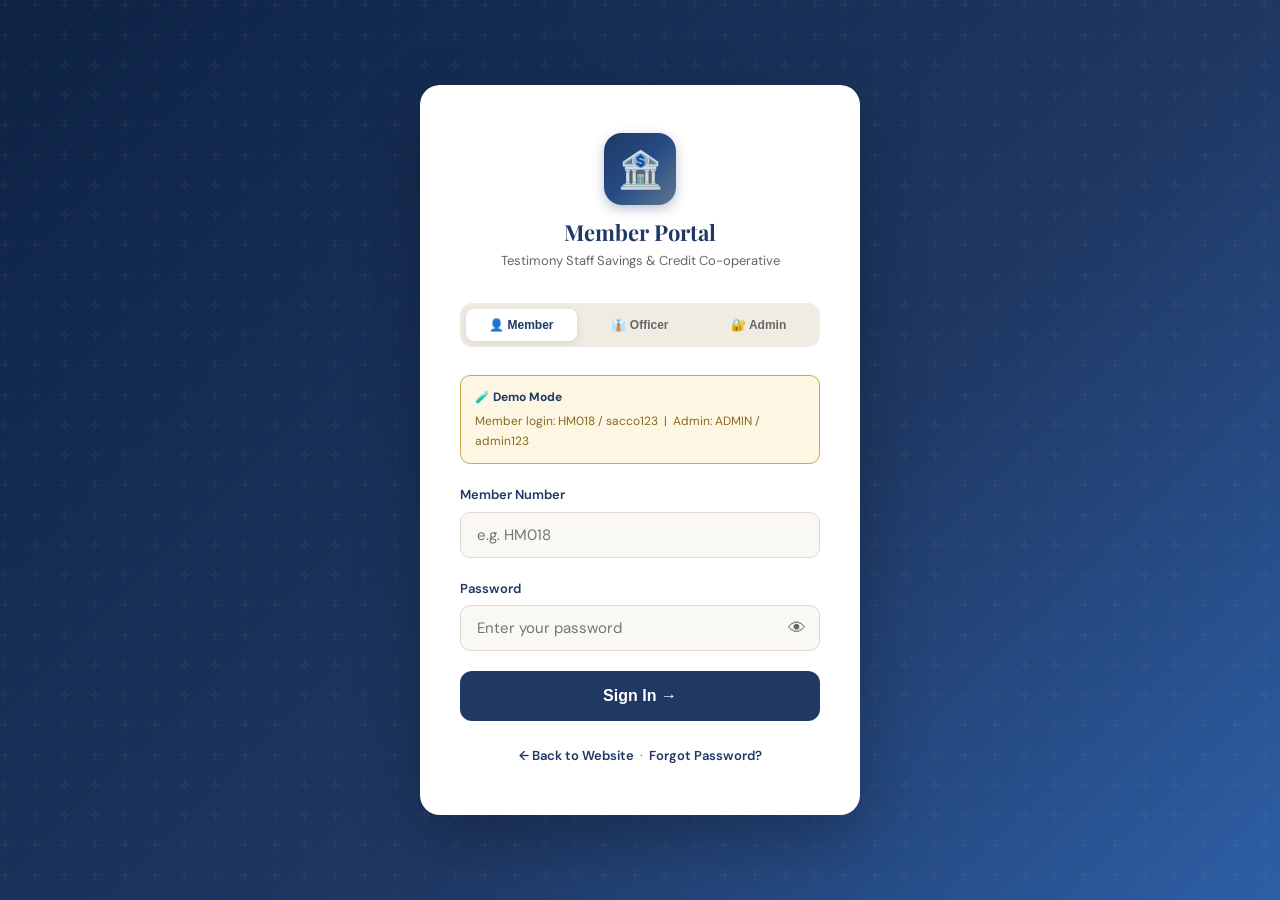
==== login.html @ f4c0c8a7 "Add files via upload" ====
<!DOCTYPE html>
<html lang="en">
<head>
<meta charset="UTF-8">
<meta name="viewport" content="width=device-width, initial-scale=1.0">
<title>Member Login | Testimony Sacco</title>
<link rel="stylesheet" href="assets/css/style.css">
<link rel="icon" href="data:image/svg+xml,<svg xmlns='http://www.w3.org/2000/svg' viewBox='0 0 100 100'><text y='.9em' font-size='90'>🏦</text></svg>">
<style>
.login-bg {
  min-height: 100vh;
  background: linear-gradient(135deg, var(--navy-dark) 0%, var(--navy) 60%, #2d5fa6 100%);
  display: flex; align-items: center; justify-content: center;
  padding: 24px; position: relative; overflow: hidden;
}
.login-bg::before {
  content: '';
  position: absolute; inset: 0;
  background: url("data:image/svg+xml,%3Csvg width='60' height='60' viewBox='0 0 60 60' xmlns='http://www.w3.org/2000/svg'%3E%3Cg fill='none'%3E%3Cg fill='%23C9A84C' fill-opacity='0.06'%3E%3Cpath d='M36 34v-4h-2v4h-4v2h4v4h2v-4h4v-2h-4zm0-30V0h-2v4h-4v2h4v4h2V6h4V4h-4zM6 34v-4H4v4H0v2h4v4h2v-4h4v-2H6zM6 4V0H4v4H0v2h4v4h2V6h4V4H6z'/%3E%3C/g%3E%3C/g%3E%3C/svg%3E");
}
.login-card {
  background: var(--white); border-radius: 20px;
  padding: 48px 40px; width: 100%; max-width: 440px;
  box-shadow: 0 24px 64px rgba(0,0,0,.25);
  position: relative;
}
.login-logo {
  text-align: center; margin-bottom: 32px;
}
.login-logo .logo-icon {
  width: 72px; height: 72px; font-size: 36px;
  margin: 0 auto 14px; border-radius: 18px;
}
.login-logo h1 {
  font-size: 22px; color: var(--navy); margin-bottom: 4px;
}
.login-logo p { font-size: 13px; color: var(--text-light); }
.role-tabs {
  display: grid; grid-template-columns: repeat(3, 1fr);
  gap: 8px; margin-bottom: 28px;
  background: var(--warm-gray); border-radius: 12px; padding: 6px;
}
.role-tab {
  padding: 9px 4px; border-radius: 8px; border: none;
  font-size: 12px; font-weight: 600; cursor: pointer;
  color: var(--text-light); background: none; transition: all .25s;
  text-align: center;
}
.role-tab.active { background: var(--white); color: var(--navy); box-shadow: 0 2px 8px rgba(0,0,0,.1); }
.show-pw {
  background: none; border: none; cursor: pointer;
  color: var(--text-light); font-size: 18px;
  position: absolute; right: 14px; top: 50%; transform: translateY(-50%);
}
.pw-wrap { position: relative; }
.demo-hint {
  background: var(--gold-pale); border: 1px solid var(--gold);
  border-radius: 10px; padding: 12px 14px; font-size: 12px;
  color: #8a6820; margin-bottom: 20px;
}
.demo-hint strong { display: block; margin-bottom: 4px; color: var(--navy); }
.back-link {
  text-align: center; margin-top: 24px;
  font-size: 13px; color: var(--text-light);
}
.back-link a { color: var(--navy); font-weight: 600; }
</style>
</head>
<body>

<div class="login-bg">
  <div class="login-card">

    <div class="login-logo">
      <div class="logo-icon">🏦</div>
      <h1>Member Portal</h1>
      <p>Testimony Staff Savings & Credit Co-operative</p>
    </div>

    <div class="role-tabs">
      <button class="role-tab active" onclick="setRole('member',this)">👤 Member</button>
      <button class="role-tab" onclick="setRole('officer',this)">👔 Officer</button>
      <button class="role-tab" onclick="setRole('admin',this)">🔐 Admin</button>
    </div>

    <div class="demo-hint" id="demoHint">
      <strong>🧪 Demo Mode</strong>
      Member login: HM018 / sacco123 &nbsp;|&nbsp; Admin: ADMIN / admin123
    </div>

    <form id="loginForm">
      <div class="form-group">
        <label for="memberNo" id="loginLabel">Member Number</label>
        <input type="text" id="memberNo" placeholder="e.g. HM018" autocomplete="username" required>
      </div>
      <div class="form-group">
        <label for="password">Password</label>
        <div class="pw-wrap">
          <input type="password" id="password" placeholder="Enter your password" autocomplete="current-password" required>
          <button type="button" class="show-pw" onclick="togglePw()">👁</button>
        </div>
      </div>
      <button type="submit" class="btn btn-navy" style="width:100%;justify-content:center;border-radius:12px;height:50px;font-size:16px">
        Sign In →
      </button>
    </form>

    <div class="back-link">
      <a href="index.html">← Back to Website</a>
      &nbsp;·&nbsp;
      <a href="contact.html">Forgot Password?</a>
    </div>

  </div>
</div>

<script src="assets/js/app.js"></script>
<script>
function setRole(role, btn) {
  document.querySelectorAll('.role-tab').forEach(b => b.classList.remove('active'));
  btn.classList.add('active');
  const label = document.getElementById('loginLabel');
  const hint  = document.getElementById('demoHint');
  if (role === 'admin') {
    label.textContent = 'Admin Username';
    document.getElementById('memberNo').placeholder = 'e.g. ADMIN';
    hint.innerHTML = '<strong>🔐 Admin Login</strong>Username: ADMIN &nbsp;|&nbsp; Password: admin123';
  } else if (role === 'officer') {
    label.textContent = 'Officer Code';
    document.getElementById('memberNo').placeholder = 'e.g. CHAIRMAN, TREASURER';
    hint.innerHTML = '<strong>👔 Officer Login</strong>Chairman: CHAIRMAN/chair123 &nbsp;|&nbsp; Treasurer: TREASURER/treas123';
  } else {
    label.textContent = 'Member Number';
    document.getElementById('memberNo').placeholder = 'e.g. HM018';
    hint.innerHTML = '<strong>🧪 Demo Mode</strong>Member login: HM018 / sacco123 &nbsp;|&nbsp; Admin: ADMIN / admin123';
  }
}

function togglePw() {
  const pw = document.getElementById('password');
  pw.type = pw.type === 'password' ? 'text' : 'password';
}
</script>
</body>
</html>
---- assets/css/style.css ----
/* ================================================================
   TESTIMONY SACCO — Main Stylesheet
   Warm Community Feel | Navy + Gold + Warm White
   ================================================================ */

@import url('https://fonts.googleapis.com/css2?family=Playfair+Display:wght@400;600;700&family=DM+Sans:wght@300;400;500;600&display=swap');

:root {
  --navy:      #1F3864;
  --navy-dark: #0d2244;
  --navy-mid:  #2d5fa6;
  --gold:      #C9A84C;
  --gold-light:#f0d080;
  --gold-pale: #fdf6e3;
  --white:     #ffffff;
  --warm-bg:   #faf8f4;
  --warm-gray: #f0ece4;
  --text:      #2c2c2c;
  --text-light:#666;
  --border:    #e0d8cc;
  --success:   #2e7d32;
  --danger:    #c62828;
  --radius:    12px;
  --shadow:    0 4px 24px rgba(31,56,100,.10);
  --shadow-lg: 0 12px 48px rgba(31,56,100,.18);
  --transition:0.3s ease;
}

*, *::before, *::after { box-sizing: border-box; margin: 0; padding: 0; }

html { scroll-behavior: smooth; }

body {
  font-family: 'DM Sans', sans-serif;
  background: var(--warm-bg);
  color: var(--text);
  line-height: 1.65;
  font-size: 16px;
}

h1,h2,h3,h4 {
  font-family: 'Playfair Display', serif;
  font-weight: 700;
  line-height: 1.2;
}

a { color: var(--navy); text-decoration: none; transition: color var(--transition); }
a:hover { color: var(--gold); }
img { max-width: 100%; display: block; }

/* ── LOGO ───────────────────────────────────────────────────── */
.logo-wrap {
  display: flex;
  align-items: center;
  gap: 12px;
  text-decoration: none;
}
.logo-icon {
  width: 52px; height: 52px;
  background: linear-gradient(135deg, var(--navy), var(--navy-mid));
  border-radius: 14px;
  display: flex; align-items: center; justify-content: center;
  font-size: 26px;
  box-shadow: 0 4px 12px rgba(31,56,100,.3);
  flex-shrink: 0;
  position: relative;
  overflow: hidden;
}
.logo-icon::after {
  content: '';
  position: absolute; inset: 0;
  background: linear-gradient(135deg, transparent 50%, rgba(201,168,76,.3));
}
.logo-text { display: flex; flex-direction: column; }
.logo-name {
  font-family: 'Playfair Display', serif;
  font-size: 16px; font-weight: 700;
  color: var(--navy);
  line-height: 1;
}
.logo-sub {
  font-size: 10px; color: var(--gold);
  font-weight: 600; letter-spacing: 1px;
  text-transform: uppercase; margin-top: 2px;
}

/* ── NAV ────────────────────────────────────────────────────── */
.nav {
  position: sticky; top: 0; z-index: 100;
  background: var(--white);
  box-shadow: 0 2px 16px rgba(31,56,100,.08);
  padding: 0 24px;
}
.nav-inner {
  max-width: 1200px; margin: 0 auto;
  display: flex; align-items: center; justify-content: space-between;
  height: 72px;
}
.nav-links {
  display: flex; align-items: center; gap: 6px;
  list-style: none;
}
.nav-links a {
  padding: 8px 14px; border-radius: 8px;
  font-size: 14px; font-weight: 500; color: var(--text);
  transition: all var(--transition);
}
.nav-links a:hover, .nav-links a.active {
  background: var(--gold-pale); color: var(--navy);
}
.nav-cta {
  background: var(--navy) !important; color: var(--white) !important;
  padding: 10px 20px !important; border-radius: 24px !important;
  font-weight: 600 !important;
}
.nav-cta:hover { background: var(--gold) !important; color: var(--navy) !important; }

.hamburger {
  display: none; flex-direction: column; gap: 5px;
  background: none; border: none; cursor: pointer; padding: 8px;
}
.hamburger span {
  width: 24px; height: 2px;
  background: var(--navy); border-radius: 2px;
  transition: all var(--transition);
}
.mobile-menu {
  display: none; position: fixed; inset: 0; z-index: 99;
  background: var(--white); flex-direction: column;
  align-items: center; justify-content: center; gap: 24px;
}
.mobile-menu.open { display: flex; }
.mobile-menu a {
  font-size: 22px; font-weight: 600;
  font-family: 'Playfair Display', serif;
  color: var(--navy);
}
.mobile-close {
  position: absolute; top: 20px; right: 24px;
  font-size: 32px; background: none; border: none;
  cursor: pointer; color: var(--navy);
}

/* ── HERO ───────────────────────────────────────────────────── */
.hero {
  background: linear-gradient(135deg, var(--navy-dark) 0%, var(--navy) 60%, #2d5fa6 100%);
  position: relative; overflow: hidden;
  padding: 100px 24px 80px;
  text-align: center; color: var(--white);
}
.hero::before {
  content: '';
  position: absolute; inset: 0;
  background: url("data:image/svg+xml,%3Csvg width='60' height='60' viewBox='0 0 60 60' xmlns='http://www.w3.org/2000/svg'%3E%3Cg fill='none' fill-rule='evenodd'%3E%3Cg fill='%23C9A84C' fill-opacity='0.06'%3E%3Cpath d='M36 34v-4h-2v4h-4v2h4v4h2v-4h4v-2h-4zm0-30V0h-2v4h-4v2h4v4h2V6h4V4h-4zM6 34v-4H4v4H0v2h4v4h2v-4h4v-2H6zM6 4V0H4v4H0v2h4v4h2V6h4V4H6z'/%3E%3C/g%3E%3C/g%3E%3C/svg%3E");
}
.hero::after {
  content: ''; position: absolute; bottom: -2px; left: 0; right: 0;
  height: 60px;
  background: var(--warm-bg);
  clip-path: ellipse(55% 100% at 50% 100%);
}
.hero-inner { max-width: 800px; margin: 0 auto; position: relative; }
.hero-badge {
  display: inline-block;
  background: rgba(201,168,76,.2); border: 1px solid rgba(201,168,76,.4);
  color: var(--gold-light); font-size: 12px; font-weight: 600;
  letter-spacing: 2px; text-transform: uppercase;
  padding: 6px 18px; border-radius: 20px; margin-bottom: 24px;
}
.hero h1 {
  font-size: clamp(32px, 6vw, 60px);
  margin-bottom: 20px; color: var(--white);
}
.hero h1 span { color: var(--gold-light); }
.hero p {
  font-size: clamp(16px, 2vw, 20px);
  color: rgba(255,255,255,.8); max-width: 600px; margin: 0 auto 36px;
}
.hero-btns { display: flex; gap: 14px; justify-content: center; flex-wrap: wrap; }
.btn {
  display: inline-flex; align-items: center; gap: 8px;
  padding: 14px 28px; border-radius: 50px;
  font-size: 15px; font-weight: 600; cursor: pointer;
  border: none; transition: all var(--transition);
  text-decoration: none;
}
.btn-primary { background: var(--gold); color: var(--navy); }
.btn-primary:hover { background: var(--gold-light); transform: translateY(-2px); box-shadow: 0 8px 24px rgba(201,168,76,.4); color: var(--navy); }
.btn-outline { background: transparent; color: var(--white); border: 2px solid rgba(255,255,255,.5); }
.btn-outline:hover { border-color: var(--white); background: rgba(255,255,255,.1); color: var(--white); }
.btn-navy { background: var(--navy); color: var(--white); }
.btn-navy:hover { background: var(--navy-dark); transform: translateY(-2px); color: var(--white); }

/* ── STATS BAR ───────────────────────────────────────────────── */
.stats-bar {
  background: var(--white); box-shadow: var(--shadow);
  padding: 32px 24px; margin-bottom: 0;
}
.stats-inner {
  max-width: 1000px; margin: 0 auto;
  display: grid; grid-template-columns: repeat(auto-fit, minmax(160px, 1fr));
  gap: 24px; text-align: center;
}
.stat-item { padding: 8px; }
.stat-num {
  font-family: 'Playfair Display', serif;
  font-size: 36px; font-weight: 700; color: var(--navy);
  line-height: 1;
}
.stat-num span { color: var(--gold); }
.stat-label { font-size: 13px; color: var(--text-light); margin-top: 6px; font-weight: 500; }

/* ── SECTION ─────────────────────────────────────────────────── */
.section { padding: 80px 24px; }
.section-inner { max-width: 1200px; margin: 0 auto; }
.section-alt { background: var(--warm-gray); }
.section-navy { background: var(--navy); color: var(--white); }

.section-label {
  font-size: 11px; font-weight: 700; letter-spacing: 3px;
  text-transform: uppercase; color: var(--gold); margin-bottom: 12px;
}
.section-title {
  font-size: clamp(28px, 4vw, 42px); color: var(--navy); margin-bottom: 16px;
}
.section-navy .section-title { color: var(--white); }
.section-sub {
  font-size: 17px; color: var(--text-light); max-width: 600px; margin-bottom: 48px;
}
.section-navy .section-sub { color: rgba(255,255,255,.75); }
.center { text-align: center; }
.center .section-sub { margin-left: auto; margin-right: auto; }

/* ── CARDS ───────────────────────────────────────────────────── */
.cards { display: grid; grid-template-columns: repeat(auto-fit, minmax(280px, 1fr)); gap: 24px; }
.card {
  background: var(--white); border-radius: var(--radius);
  padding: 32px; box-shadow: var(--shadow);
  border: 1px solid var(--border);
  transition: all var(--transition);
  position: relative; overflow: hidden;
}
.card::before {
  content: ''; position: absolute; top: 0; left: 0; right: 0;
  height: 4px; background: var(--gold);
}
.card:hover { transform: translateY(-6px); box-shadow: var(--shadow-lg); }
.card-icon {
  width: 56px; height: 56px; border-radius: 14px;
  background: var(--gold-pale);
  display: flex; align-items: center; justify-content: center;
  font-size: 26px; margin-bottom: 20px;
}
.card h3 { font-size: 20px; color: var(--navy); margin-bottom: 10px; }
.card p { font-size: 14px; color: var(--text-light); line-height: 1.7; }
.card-rate {
  margin-top: 18px; padding-top: 18px; border-top: 1px solid var(--border);
  font-size: 13px; color: var(--text-light);
}
.card-rate strong { color: var(--navy); font-size: 22px; font-family: 'Playfair Display', serif; }

/* ── WHY US ──────────────────────────────────────────────────── */
.why-grid {
  display: grid; grid-template-columns: 1fr 1fr;
  gap: 48px; align-items: center;
}
.why-list { display: flex; flex-direction: column; gap: 24px; margin-top: 32px; }
.why-item { display: flex; gap: 16px; align-items: flex-start; }
.why-check {
  width: 36px; height: 36px; border-radius: 50%;
  background: var(--gold-pale); color: var(--gold);
  display: flex; align-items: center; justify-content: center;
  font-size: 16px; flex-shrink: 0; margin-top: 2px;
}
.why-item h4 { font-size: 16px; color: var(--navy); margin-bottom: 4px; }
.why-item p { font-size: 14px; color: var(--text-light); }
.why-img {
  background: linear-gradient(135deg, var(--navy), var(--navy-mid));
  border-radius: 20px; padding: 48px 32px;
  text-align: center; color: var(--white);
  box-shadow: var(--shadow-lg);
}
.why-img-num {
  font-family: 'Playfair Display', serif;
  font-size: 72px; font-weight: 700; color: var(--gold); line-height: 1;
}
.why-img p { color: rgba(255,255,255,.8); font-size: 15px; margin-top: 8px; }
.why-img-badges { display: flex; flex-direction: column; gap: 12px; margin-top: 32px; }
.why-badge {
  background: rgba(255,255,255,.1); border: 1px solid rgba(255,255,255,.2);
  border-radius: 10px; padding: 12px 16px;
  display: flex; align-items: center; gap: 10px;
  font-size: 13px; font-weight: 500; color: var(--white);
}

/* ── NEWS ────────────────────────────────────────────────────── */
.news-grid { display: grid; grid-template-columns: repeat(auto-fit, minmax(300px, 1fr)); gap: 24px; }
.news-card {
  background: var(--white); border-radius: var(--radius);
  overflow: hidden; box-shadow: var(--shadow);
  border: 1px solid var(--border); transition: all var(--transition);
}
.news-card:hover { transform: translateY(-4px); box-shadow: var(--shadow-lg); }
.news-img {
  height: 180px;
  background: linear-gradient(135deg, var(--navy), var(--navy-mid));
  display: flex; align-items: center; justify-content: center;
  font-size: 48px;
}
.news-body { padding: 24px; }
.news-date { font-size: 12px; color: var(--gold); font-weight: 600; margin-bottom: 8px; }
.news-body h3 { font-size: 18px; color: var(--navy); margin-bottom: 10px; line-height: 1.3; }
.news-body p { font-size: 14px; color: var(--text-light); }
.news-tag {
  display: inline-block; background: var(--gold-pale);
  color: var(--gold); font-size: 11px; font-weight: 700;
  letter-spacing: 1px; text-transform: uppercase;
  padding: 3px 10px; border-radius: 20px; margin-bottom: 10px;
}

/* ── TESTIMONIALS ────────────────────────────────────────────── */
.testi-grid { display: grid; grid-template-columns: repeat(auto-fit, minmax(260px, 1fr)); gap: 20px; }
.testi-card {
  background: rgba(255,255,255,.08); border: 1px solid rgba(255,255,255,.15);
  border-radius: var(--radius); padding: 28px;
}
.testi-text { font-size: 15px; color: rgba(255,255,255,.9); font-style: italic; margin-bottom: 20px; line-height: 1.8; }
.testi-author { display: flex; align-items: center; gap: 12px; }
.testi-avatar {
  width: 44px; height: 44px; border-radius: 50%;
  background: var(--gold); display: flex; align-items: center;
  justify-content: center; font-size: 18px; font-weight: 700;
  color: var(--navy); font-family: 'Playfair Display', serif;
  flex-shrink: 0;
}
.testi-name { font-size: 14px; font-weight: 600; color: var(--white); }
.testi-role { font-size: 12px; color: rgba(255,255,255,.6); }
.stars { color: var(--gold); font-size: 13px; margin-bottom: 12px; }

/* ── CTA BAND ────────────────────────────────────────────────── */
.cta-band {
  background: linear-gradient(135deg, var(--gold), #a8872e);
  padding: 60px 24px; text-align: center;
}
.cta-band h2 { font-size: clamp(26px, 4vw, 40px); color: var(--navy); margin-bottom: 12px; }
.cta-band p { font-size: 17px; color: rgba(31,56,100,.75); margin-bottom: 32px; }

/* ── FOOTER ──────────────────────────────────────────────────── */
footer {
  background: var(--navy-dark); color: var(--white); padding: 60px 24px 24px;
}
.footer-inner {
  max-width: 1200px; margin: 0 auto;
  display: grid; grid-template-columns: 2fr 1fr 1fr 1fr; gap: 40px;
}
.footer-brand .logo-name { color: var(--white); }
.footer-brand p { font-size: 14px; color: rgba(255,255,255,.6); margin-top: 14px; line-height: 1.7; }
.footer-col h4 {
  font-size: 13px; font-weight: 700; letter-spacing: 2px;
  text-transform: uppercase; color: var(--gold); margin-bottom: 16px;
}
.footer-col ul { list-style: none; display: flex; flex-direction: column; gap: 10px; }
.footer-col ul a { font-size: 14px; color: rgba(255,255,255,.7); }
.footer-col ul a:hover { color: var(--gold); }
.footer-contact { font-size: 14px; color: rgba(255,255,255,.7); display: flex; flex-direction: column; gap: 10px; }
.footer-contact span { display: flex; align-items: center; gap: 8px; }
.footer-bottom {
  max-width: 1200px; margin: 40px auto 0;
  padding-top: 20px; border-top: 1px solid rgba(255,255,255,.1);
  display: flex; justify-content: space-between; align-items: center;
  font-size: 13px; color: rgba(255,255,255,.5);
}
.footer-reg { font-size: 11px; color: var(--gold); letter-spacing: 1px; margin-top: 6px; }

/* ── WHATSAPP FLOAT ──────────────────────────────────────────── */
.whatsapp-float {
  position: fixed; bottom: 24px; right: 24px; z-index: 999;
  width: 56px; height: 56px; border-radius: 50%;
  background: #25D366; color: var(--white);
  display: flex; align-items: center; justify-content: center;
  font-size: 26px; box-shadow: 0 4px 20px rgba(37,211,102,.5);
  text-decoration: none; transition: all var(--transition);
  animation: pulse-wa 2s infinite;
}
.whatsapp-float:hover { transform: scale(1.1); color: var(--white); }
@keyframes pulse-wa {
  0%,100%{ box-shadow: 0 4px 20px rgba(37,211,102,.5); }
  50%{ box-shadow: 0 4px 32px rgba(37,211,102,.8); }
}

/* ── PAGE HERO ───────────────────────────────────────────────── */
.page-hero {
  background: linear-gradient(135deg, var(--navy-dark), var(--navy));
  padding: 60px 24px; text-align: center; color: var(--white);
}
.page-hero h1 { font-size: clamp(28px, 5vw, 48px); color: var(--white); margin-bottom: 12px; }
.page-hero p { font-size: 17px; color: rgba(255,255,255,.75); }
.breadcrumb { font-size: 13px; color: rgba(255,255,255,.5); margin-bottom: 16px; }
.breadcrumb a { color: var(--gold); }

/* ── FORMS ───────────────────────────────────────────────────── */
.form-wrap {
  background: var(--white); border-radius: var(--radius);
  padding: 40px; box-shadow: var(--shadow);
  border: 1px solid var(--border);
  max-width: 560px; margin: 0 auto;
}
.form-wrap h2 { font-size: 24px; color: var(--navy); margin-bottom: 6px; }
.form-wrap p { font-size: 14px; color: var(--text-light); margin-bottom: 28px; }
.form-group { margin-bottom: 20px; }
.form-group label {
  display: block; font-size: 13px; font-weight: 600;
  color: var(--navy); margin-bottom: 6px;
}
.form-group input, .form-group select, .form-group textarea {
  width: 100%; padding: 12px 16px;
  border: 1.5px solid var(--border); border-radius: 10px;
  font-size: 15px; font-family: 'DM Sans', sans-serif;
  background: var(--warm-bg); color: var(--text);
  transition: border-color var(--transition);
  outline: none;
}
.form-group input:focus, .form-group select:focus, .form-group textarea:focus {
  border-color: var(--navy); background: var(--white);
}
.form-row { display: grid; grid-template-columns: 1fr 1fr; gap: 16px; }
.form-error { font-size: 12px; color: var(--danger); margin-top: 4px; }
.form-hint { font-size: 12px; color: var(--text-light); margin-top: 4px; }

/* ── CONTACT ─────────────────────────────────────────────────── */
.contact-grid { display: grid; grid-template-columns: 1fr 1.2fr; gap: 48px; align-items: start; }
.contact-info { display: flex; flex-direction: column; gap: 24px; }
.contact-card {
  background: var(--white); border-radius: var(--radius);
  padding: 24px; box-shadow: var(--shadow); border: 1px solid var(--border);
  display: flex; gap: 16px; align-items: flex-start;
}
.contact-icon {
  width: 48px; height: 48px; border-radius: 12px;
  background: var(--gold-pale); color: var(--gold);
  display: flex; align-items: center; justify-content: center;
  font-size: 22px; flex-shrink: 0;
}
.contact-card h4 { font-size: 15px; color: var(--navy); margin-bottom: 4px; }
.contact-card p { font-size: 14px; color: var(--text-light); }

/* ── MAP ─────────────────────────────────────────────────────── */
.map-frame {
  border-radius: var(--radius); overflow: hidden;
  box-shadow: var(--shadow); height: 380px;
  background: var(--warm-gray);
  display: flex; align-items: center; justify-content: center;
}
.map-placeholder {
  text-align: center; color: var(--text-light);
  padding: 40px;
}

/* ── ABOUT ───────────────────────────────────────────────────── */
.values-grid { display: grid; grid-template-columns: repeat(auto-fit, minmax(200px, 1fr)); gap: 20px; }
.value-card {
  background: var(--white); border-radius: var(--radius);
  padding: 28px 20px; text-align: center;
  box-shadow: var(--shadow); border: 1px solid var(--border);
}
.value-icon { font-size: 36px; margin-bottom: 14px; }
.value-card h3 { font-size: 16px; color: var(--navy); margin-bottom: 8px; }
.value-card p { font-size: 13px; color: var(--text-light); }
.board-grid { display: grid; grid-template-columns: repeat(auto-fit, minmax(200px, 1fr)); gap: 24px; }
.board-card {
  background: var(--white); border-radius: var(--radius);
  padding: 28px 20px; text-align: center;
  box-shadow: var(--shadow); border: 1px solid var(--border);
}
.board-avatar {
  width: 72px; height: 72px; border-radius: 50%;
  background: linear-gradient(135deg, var(--navy), var(--navy-mid));
  display: flex; align-items: center; justify-content: center;
  font-size: 28px; font-weight: 700; color: var(--gold);
  font-family: 'Playfair Display', serif;
  margin: 0 auto 16px;
}
.board-card h3 { font-size: 16px; color: var(--navy); margin-bottom: 4px; }
.board-card p { font-size: 13px; color: var(--text-light); }
.board-role { font-size: 12px; font-weight: 700; color: var(--gold); letter-spacing: 1px; text-transform: uppercase; margin-bottom: 6px; }

/* ── SERVICES ────────────────────────────────────────────────── */
.service-big {
  display: grid; grid-template-columns: 1fr 1fr; gap: 32px;
  align-items: center; margin-bottom: 48px; padding-bottom: 48px;
  border-bottom: 1px solid var(--border);
}
.service-big:last-child { border-bottom: none; margin-bottom: 0; }
.service-big:nth-child(even) { direction: rtl; }
.service-big:nth-child(even) > * { direction: ltr; }
.service-img {
  border-radius: 20px; overflow: hidden; height: 280px;
  display: flex; align-items: center; justify-content: center;
  font-size: 64px;
}
.service-img.blue { background: linear-gradient(135deg, #e3f0ff, #b8d4ff); }
.service-img.orange { background: linear-gradient(135deg, #fff3e0, #ffd699); }
.service-img.purple { background: linear-gradient(135deg, #f3e5f5, #d8b4f0); }
.service-img.green { background: linear-gradient(135deg, #e8f5e9, #a8d8a8); }
.service-img.gold { background: linear-gradient(135deg, var(--gold-pale), #f0d080); }
.service-content h2 { font-size: 28px; color: var(--navy); margin-bottom: 14px; }
.service-content p { font-size: 15px; color: var(--text-light); line-height: 1.75; margin-bottom: 20px; }
.service-bullets { list-style: none; display: flex; flex-direction: column; gap: 10px; }
.service-bullets li { display: flex; align-items: center; gap: 10px; font-size: 14px; color: var(--text); }
.service-bullets li::before { content: '✓'; color: var(--gold); font-weight: 700; }

/* ── NEWS PAGE ───────────────────────────────────────────────── */
.news-filter { display: flex; gap: 10px; flex-wrap: wrap; margin-bottom: 32px; }
.filter-btn {
  padding: 8px 18px; border-radius: 24px;
  border: 1.5px solid var(--border); background: var(--white);
  font-size: 13px; font-weight: 600; cursor: pointer;
  color: var(--text-light); transition: all var(--transition);
}
.filter-btn.active, .filter-btn:hover {
  background: var(--navy); color: var(--white); border-color: var(--navy);
}

/* ── LOGIN / MEMBER PORTAL ───────────────────────────────────── */
.portal-wrap {
  min-height: calc(100vh - 72px);
  display: flex; align-items: center; justify-content: center;
  padding: 40px 24px;
  background: linear-gradient(135deg, var(--warm-gray), var(--warm-bg));
}
.dashboard {
  max-width: 1100px; margin: 0 auto; padding: 40px 24px;
}
.dash-header {
  background: linear-gradient(135deg, var(--navy), var(--navy-mid));
  border-radius: 20px; padding: 32px; color: var(--white);
  margin-bottom: 28px; display: flex; justify-content: space-between; align-items: center;
}
.dash-cards { display: grid; grid-template-columns: repeat(auto-fit, minmax(200px, 1fr)); gap: 20px; margin-bottom: 28px; }
.dash-card {
  background: var(--white); border-radius: var(--radius);
  padding: 24px; box-shadow: var(--shadow); border: 1px solid var(--border);
  text-align: center;
}
.dash-card-val {
  font-family: 'Playfair Display', serif;
  font-size: 28px; font-weight: 700; color: var(--navy); margin: 8px 0;
}
.dash-card-lbl { font-size: 12px; color: var(--text-light); font-weight: 600; text-transform: uppercase; letter-spacing: 1px; }
.dash-card-ico { font-size: 28px; }
.dash-section {
  background: var(--white); border-radius: var(--radius);
  padding: 28px; box-shadow: var(--shadow); border: 1px solid var(--border);
  margin-bottom: 20px;
}
.dash-section h3 { font-size: 18px; color: var(--navy); margin-bottom: 16px; padding-bottom: 12px; border-bottom: 1px solid var(--border); }
.data-table { width: 100%; border-collapse: collapse; font-size: 14px; }
.data-table th { background: var(--warm-gray); color: var(--navy); font-weight: 600; padding: 10px 14px; text-align: left; font-size: 12px; text-transform: uppercase; letter-spacing: 1px; }
.data-table td { padding: 12px 14px; border-bottom: 1px solid var(--border); color: var(--text); }
.data-table tr:last-child td { border-bottom: none; }
.badge { display: inline-block; padding: 3px 10px; border-radius: 20px; font-size: 11px; font-weight: 700; text-transform: uppercase; letter-spacing: 1px; }
.badge-green { background: #e8f5e9; color: var(--success); }
.badge-red { background: #ffebee; color: var(--danger); }
.badge-gold { background: var(--gold-pale); color: #8a6820; }
.badge-blue { background: #e3f2fd; color: #1565c0; }

/* ── ADMIN PANEL ─────────────────────────────────────────────── */
.admin-layout { display: grid; grid-template-columns: 240px 1fr; min-height: calc(100vh - 72px); }
.admin-sidebar {
  background: var(--navy-dark); padding: 28px 16px;
  display: flex; flex-direction: column; gap: 4px;
}
.admin-sidebar h3 {
  font-size: 11px; font-weight: 700; letter-spacing: 2px;
  text-transform: uppercase; color: rgba(255,255,255,.4);
  padding: 16px 12px 8px; margin-top: 8px;
}
.admin-nav-link {
  display: flex; align-items: center; gap: 10px;
  padding: 11px 14px; border-radius: 10px;
  font-size: 14px; font-weight: 500; color: rgba(255,255,255,.7);
  cursor: pointer; transition: all var(--transition);
  border: none; background: none; width: 100%; text-align: left;
}
.admin-nav-link:hover, .admin-nav-link.active {
  background: rgba(255,255,255,.1); color: var(--white);
}
.admin-nav-link .ico { font-size: 18px; }
.admin-main { padding: 32px; background: var(--warm-bg); overflow-y: auto; }
.admin-topbar {
  display: flex; justify-content: space-between; align-items: center;
  margin-bottom: 28px;
}
.admin-topbar h2 { font-size: 24px; color: var(--navy); }
.admin-cards { display: grid; grid-template-columns: repeat(auto-fit, minmax(180px, 1fr)); gap: 16px; margin-bottom: 28px; }
.admin-card {
  background: var(--white); border-radius: var(--radius);
  padding: 20px; box-shadow: var(--shadow); border: 1px solid var(--border);
  display: flex; align-items: center; gap: 14px;
}
.admin-card-ico {
  width: 44px; height: 44px; border-radius: 10px;
  display: flex; align-items: center; justify-content: center; font-size: 20px;
}
.admin-card-ico.navy { background: #e8eef8; }
.admin-card-ico.gold { background: var(--gold-pale); }
.admin-card-ico.green { background: #e8f5e9; }
.admin-card-val { font-size: 24px; font-weight: 700; color: var(--navy); line-height: 1; }
.admin-card-lbl { font-size: 12px; color: var(--text-light); }
.admin-section {
  background: var(--white); border-radius: var(--radius);
  padding: 28px; box-shadow: var(--shadow); border: 1px solid var(--border);
  margin-bottom: 20px;
}
.admin-section-hdr {
  display: flex; justify-content: space-between; align-items: center;
  margin-bottom: 20px; padding-bottom: 16px; border-bottom: 1px solid var(--border);
}
.admin-section-hdr h3 { font-size: 17px; color: var(--navy); }

/* ── ALERT / TOAST ───────────────────────────────────────────── */
.alert {
  padding: 14px 18px; border-radius: 10px; font-size: 14px;
  margin-bottom: 16px; display: flex; align-items: center; gap: 10px;
}
.alert-success { background: #e8f5e9; color: var(--success); border: 1px solid #a5d6a7; }
.alert-error { background: #ffebee; color: var(--danger); border: 1px solid #ef9a9a; }
.alert-info { background: #e3f2fd; color: #1565c0; border: 1px solid #90caf9; }

/* ── LOADER ──────────────────────────────────────────────────── */
.loader {
  display: inline-block; width: 20px; height: 20px;
  border: 2px solid rgba(31,56,100,.2);
  border-top-color: var(--navy); border-radius: 50%;
  animation: spin .7s linear infinite;
}
@keyframes spin { to { transform: rotate(360deg); } }

/* ── RESPONSIVE ──────────────────────────────────────────────── */
@media (max-width: 900px) {
  .why-grid, .contact-grid, .service-big { grid-template-columns: 1fr; }
  .service-big:nth-child(even) { direction: ltr; }
  .footer-inner { grid-template-columns: 1fr 1fr; }
  .admin-layout { grid-template-columns: 1fr; }
  .admin-sidebar { display: none; }
}
@media (max-width: 640px) {
  .nav-links { display: none; }
  .hamburger { display: flex; }
  .footer-inner { grid-template-columns: 1fr; }
  .form-row { grid-template-columns: 1fr; }
  .hero-btns { flex-direction: column; align-items: center; }
  .dash-header { flex-direction: column; gap: 16px; text-align: center; }
}
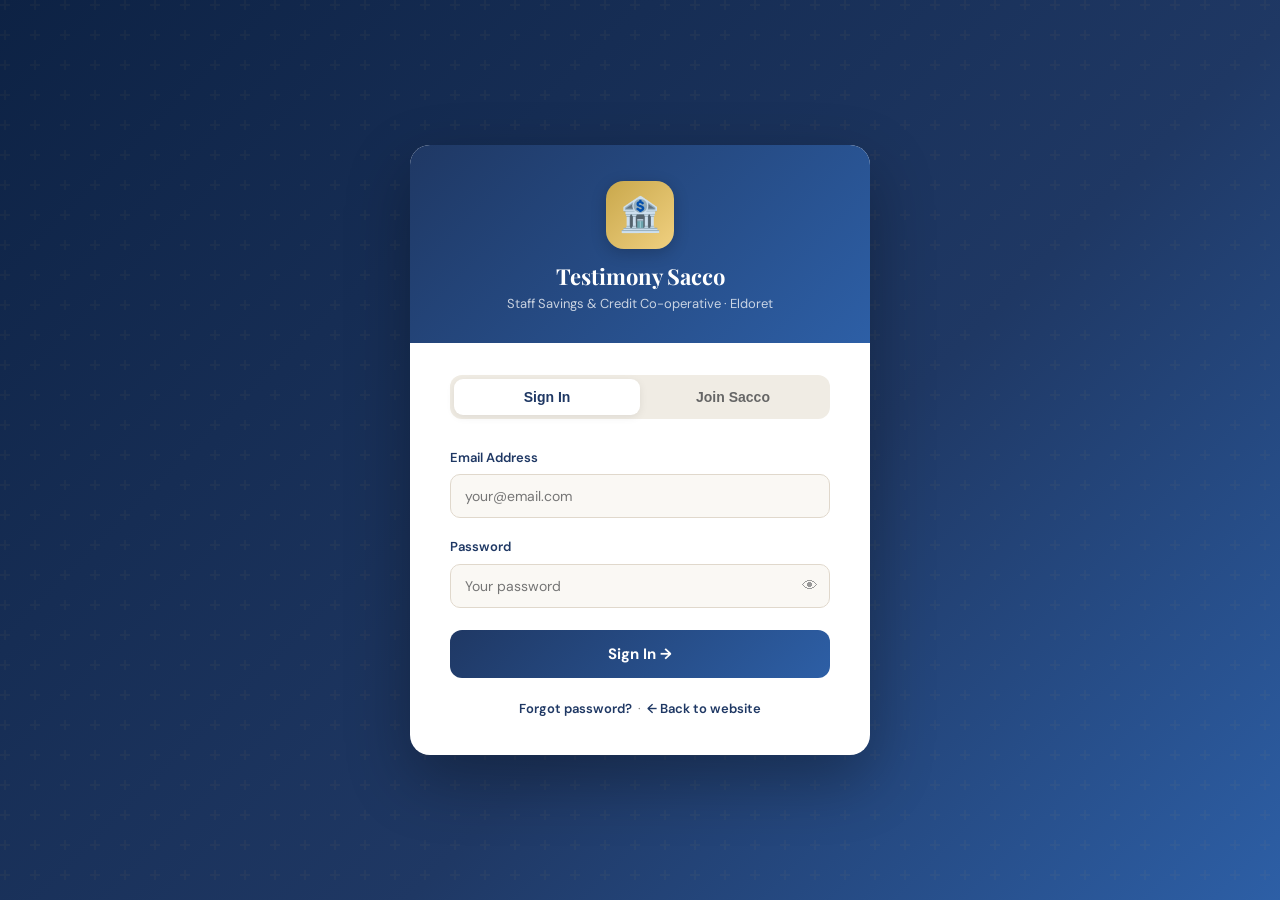
==== commit e56996c9: "Add files via upload" ====
--- a/login.html
+++ b/login.html
@@ -3,143 +3,501 @@
 <head>
 <meta charset="UTF-8">
 <meta name="viewport" content="width=device-width, initial-scale=1.0">
-<title>Member Login | Testimony Sacco</title>
+<title>Login | Testimony Sacco</title>
 <link rel="stylesheet" href="assets/css/style.css">
 <link rel="icon" href="data:image/svg+xml,<svg xmlns='http://www.w3.org/2000/svg' viewBox='0 0 100 100'><text y='.9em' font-size='90'>🏦</text></svg>">
 <style>
-.login-bg {
+.auth-bg {
   min-height: 100vh;
-  background: linear-gradient(135deg, var(--navy-dark) 0%, var(--navy) 60%, #2d5fa6 100%);
+  background: linear-gradient(135deg, #0d2244 0%, #1F3864 60%, #2d5fa6 100%);
   display: flex; align-items: center; justify-content: center;
   padding: 24px; position: relative; overflow: hidden;
 }
-.login-bg::before {
-  content: '';
-  position: absolute; inset: 0;
-  background: url("data:image/svg+xml,%3Csvg width='60' height='60' viewBox='0 0 60 60' xmlns='http://www.w3.org/2000/svg'%3E%3Cg fill='none'%3E%3Cg fill='%23C9A84C' fill-opacity='0.06'%3E%3Cpath d='M36 34v-4h-2v4h-4v2h4v4h2v-4h4v-2h-4zm0-30V0h-2v4h-4v2h4v4h2V6h4V4h-4zM6 34v-4H4v4H0v2h4v4h2v-4h4v-2H6zM6 4V0H4v4H0v2h4v4h2V6h4V4H6z'/%3E%3C/g%3E%3C/g%3E%3C/svg%3E");
-}
-.login-card {
-  background: var(--white); border-radius: 20px;
-  padding: 48px 40px; width: 100%; max-width: 440px;
-  box-shadow: 0 24px 64px rgba(0,0,0,.25);
-  position: relative;
-}
-.login-logo {
-  text-align: center; margin-bottom: 32px;
-}
-.login-logo .logo-icon {
-  width: 72px; height: 72px; font-size: 36px;
-  margin: 0 auto 14px; border-radius: 18px;
-}
-.login-logo h1 {
-  font-size: 22px; color: var(--navy); margin-bottom: 4px;
-}
-.login-logo p { font-size: 13px; color: var(--text-light); }
-.role-tabs {
-  display: grid; grid-template-columns: repeat(3, 1fr);
-  gap: 8px; margin-bottom: 28px;
-  background: var(--warm-gray); border-radius: 12px; padding: 6px;
-}
-.role-tab {
-  padding: 9px 4px; border-radius: 8px; border: none;
-  font-size: 12px; font-weight: 600; cursor: pointer;
-  color: var(--text-light); background: none; transition: all .25s;
-  text-align: center;
-}
-.role-tab.active { background: var(--white); color: var(--navy); box-shadow: 0 2px 8px rgba(0,0,0,.1); }
-.show-pw {
-  background: none; border: none; cursor: pointer;
-  color: var(--text-light); font-size: 18px;
-  position: absolute; right: 14px; top: 50%; transform: translateY(-50%);
-}
+.auth-bg::before {
+  content: ''; position: absolute; inset: 0;
+  background: url("data:image/svg+xml,%3Csvg width='60' height='60' viewBox='0 0 60 60' xmlns='http://www.w3.org/2000/svg'%3E%3Cg fill='%23C9A84C' fill-opacity='0.05'%3E%3Cpath d='M36 34v-4h-2v4h-4v2h4v4h2v-4h4v-2h-4zm0-30V0h-2v4h-4v2h4v4h2V6h4V4h-4zM6 34v-4H4v4H0v2h4v4h2v-4h4v-2H6zM6 4V0H4v4H0v2h4v4h2V6h4V4H6z'/%3E%3C/g%3E%3C/svg%3E");
+}
+.auth-card {
+  background: #fff; border-radius: 20px;
+  width: 100%; max-width: 460px;
+  box-shadow: 0 24px 64px rgba(0,0,0,.3);
+  overflow: hidden; position: relative;
+}
+.auth-header {
+  background: linear-gradient(135deg, #1F3864, #2d5fa6);
+  padding: 36px 40px 28px; text-align: center; color: #fff;
+}
+.auth-logo {
+  width: 68px; height: 68px; border-radius: 18px;
+  background: linear-gradient(135deg, #C9A84C, #f0d080);
+  display: flex; align-items: center; justify-content: center;
+  font-size: 34px; margin: 0 auto 14px;
+  box-shadow: 0 4px 16px rgba(0,0,0,.2);
+}
+.auth-header h1 { font-size: 22px; font-family:'Playfair Display',serif; margin-bottom: 4px; }
+.auth-header p { font-size: 13px; opacity: .75; }
+.auth-body { padding: 32px 40px 36px; }
+.auth-tabs {
+  display: grid; grid-template-columns: 1fr 1fr;
+  background: #f0ece4; border-radius: 12px; padding: 4px;
+  margin-bottom: 28px;
+}
+.auth-tab {
+  padding: 10px; border-radius: 9px; border: none;
+  font-size: 14px; font-weight: 600; cursor: pointer;
+  color: #666; background: none; transition: all .25s;
+}
+.auth-tab.active { background: #fff; color: #1F3864; box-shadow: 0 2px 8px rgba(0,0,0,.08); }
+.form-group { margin-bottom: 18px; }
+.form-group label { display: block; font-size: 13px; font-weight: 600; color: #1F3864; margin-bottom: 6px; }
+.form-group input, .form-group select {
+  width: 100%; padding: 12px 14px;
+  border: 1.5px solid #e0d8cc; border-radius: 10px;
+  font-size: 14px; font-family: 'DM Sans', sans-serif;
+  background: #faf8f4; color: #2c2c2c; outline: none;
+  transition: border-color .25s;
+}
+.form-group input:focus, .form-group select:focus {
+  border-color: #1F3864; background: #fff;
+}
+.form-row { display: grid; grid-template-columns: 1fr 1fr; gap: 14px; }
 .pw-wrap { position: relative; }
-.demo-hint {
-  background: var(--gold-pale); border: 1px solid var(--gold);
-  border-radius: 10px; padding: 12px 14px; font-size: 12px;
-  color: #8a6820; margin-bottom: 20px;
-}
-.demo-hint strong { display: block; margin-bottom: 4px; color: var(--navy); }
-.back-link {
-  text-align: center; margin-top: 24px;
-  font-size: 13px; color: var(--text-light);
-}
-.back-link a { color: var(--navy); font-weight: 600; }
+.pw-eye { position: absolute; right: 12px; top: 50%; transform: translateY(-50%); background: none; border: none; cursor: pointer; font-size: 16px; color: #999; }
+.submit-btn {
+  width: 100%; padding: 14px; border: none; border-radius: 12px;
+  background: linear-gradient(135deg, #1F3864, #2d5fa6);
+  color: #fff; font-size: 15px; font-weight: 700;
+  cursor: pointer; transition: all .25s; margin-top: 4px;
+  font-family: 'DM Sans', sans-serif;
+}
+.submit-btn:hover { transform: translateY(-2px); box-shadow: 0 8px 24px rgba(31,56,100,.3); }
+.submit-btn:disabled { opacity: .7; transform: none; cursor: not-allowed; }
+.auth-footer { text-align: center; margin-top: 20px; font-size: 13px; color: #888; }
+.auth-footer a { color: #1F3864; font-weight: 600; }
+.alert { padding: 12px 16px; border-radius: 10px; font-size: 13px; margin-bottom: 16px; }
+.alert-error { background: #ffebee; color: #c62828; border: 1px solid #ef9a9a; }
+.alert-success { background: #e8f5e9; color: #2e7d32; border: 1px solid #a5d6a7; }
+.alert-info { background: #e3f2fd; color: #1565c0; border: 1px solid #90caf9; }
+.step-indicator { display: flex; gap: 8px; margin-bottom: 24px; }
+.step { flex: 1; height: 4px; border-radius: 2px; background: #e0d8cc; transition: background .3s; }
+.step.active { background: #C9A84C; }
+.step.done { background: #1F3864; }
+.loader { display: inline-block; width: 16px; height: 16px; border: 2px solid rgba(255,255,255,.4); border-top-color: #fff; border-radius: 50%; animation: spin .7s linear infinite; vertical-align: middle; margin-right: 6px; }
+@keyframes spin { to { transform: rotate(360deg); } }
+.pending-box { text-align: center; padding: 32px 20px; }
+.pending-box .ico { font-size: 52px; margin-bottom: 16px; }
+.pending-box h3 { font-size: 20px; color: #1F3864; margin-bottom: 10px; font-family: 'Playfair Display', serif; }
+.pending-box p { font-size: 14px; color: #666; line-height: 1.7; }
 </style>
+<link href="https://fonts.googleapis.com/css2?family=Playfair+Display:wght@700&family=DM+Sans:wght@400;500;600&display=swap" rel="stylesheet">
 </head>
 <body>
 
-<div class="login-bg">
-  <div class="login-card">
-
-    <div class="login-logo">
-      <div class="logo-icon">🏦</div>
-      <h1>Member Portal</h1>
-      <p>Testimony Staff Savings & Credit Co-operative</p>
+<div class="auth-bg">
+  <div class="auth-card">
+
+    <div class="auth-header">
+      <div class="auth-logo">🏦</div>
+      <h1>Testimony Sacco</h1>
+      <p>Staff Savings & Credit Co-operative · Eldoret</p>
     </div>
 
-    <div class="role-tabs">
-      <button class="role-tab active" onclick="setRole('member',this)">👤 Member</button>
-      <button class="role-tab" onclick="setRole('officer',this)">👔 Officer</button>
-      <button class="role-tab" onclick="setRole('admin',this)">🔐 Admin</button>
+    <div class="auth-body">
+      <div class="auth-tabs">
+        <button class="auth-tab active" id="tab-login" onclick="switchTab('login')">Sign In</button>
+        <button class="auth-tab" id="tab-signup" onclick="switchTab('signup')">Join Sacco</button>
+      </div>
+
+      <!-- LOGIN FORM -->
+      <div id="panel-login">
+        <div id="login-alert"></div>
+        <form id="loginForm">
+          <div class="form-group">
+            <label>Email Address</label>
+            <input type="email" id="login-email" placeholder="your@email.com" required autocomplete="email">
+          </div>
+          <div class="form-group">
+            <label>Password</label>
+            <div class="pw-wrap">
+              <input type="password" id="login-pw" placeholder="Your password" required>
+              <button type="button" class="pw-eye" onclick="togglePw('login-pw')">👁</button>
+            </div>
+          </div>
+          <button type="submit" class="submit-btn" id="login-btn">Sign In →</button>
+        </form>
+        <div class="auth-footer">
+          <a href="#" onclick="showReset()">Forgot password?</a>
+          &nbsp;·&nbsp;
+          <a href="index.html">← Back to website</a>
+        </div>
+      </div>
+
+      <!-- SIGNUP FORM (multi-step) -->
+      <div id="panel-signup" style="display:none">
+        <div class="step-indicator">
+          <div class="step active" id="step-1"></div>
+          <div class="step" id="step-2"></div>
+          <div class="step" id="step-3"></div>
+        </div>
+        <div id="signup-alert"></div>
+
+        <!-- Step 1: Personal Info -->
+        <div id="signup-step-1">
+          <div style="font-size:13px;font-weight:700;color:#C9A84C;letter-spacing:1px;text-transform:uppercase;margin-bottom:16px">Step 1 of 3 — Personal Information</div>
+          <div class="form-row">
+            <div class="form-group">
+              <label>First Name *</label>
+              <input type="text" id="s-fname" placeholder="First name" required>
+            </div>
+            <div class="form-group">
+              <label>Last Name *</label>
+              <input type="text" id="s-lname" placeholder="Last name" required>
+            </div>
+          </div>
+          <div class="form-row">
+            <div class="form-group">
+              <label>ID Number *</label>
+              <input type="text" id="s-id" placeholder="National ID No." required>
+            </div>
+            <div class="form-group">
+              <label>Phone Number *</label>
+              <input type="tel" id="s-phone" placeholder="07XX XXX XXX" required>
+            </div>
+          </div>
+          <div class="form-group">
+            <label>Occupation</label>
+            <input type="text" id="s-occ" placeholder="Your job/occupation">
+          </div>
+          <button type="button" class="submit-btn" onclick="nextStep(2)">Continue →</button>
+        </div>
+
+        <!-- Step 2: Next of Kin + Account -->
+        <div id="signup-step-2" style="display:none">
+          <div style="font-size:13px;font-weight:700;color:#C9A84C;letter-spacing:1px;text-transform:uppercase;margin-bottom:16px">Step 2 of 3 — Next of Kin & Account</div>
+          <div class="form-row">
+            <div class="form-group">
+              <label>Next of Kin Name *</label>
+              <input type="text" id="s-nok" placeholder="Full name" required>
+            </div>
+            <div class="form-group">
+              <label>NOK Phone *</label>
+              <input type="tel" id="s-nokph" placeholder="07XX XXX XXX" required>
+            </div>
+          </div>
+          <div class="form-group">
+            <label>Email Address * (used for login)</label>
+            <input type="email" id="s-email" placeholder="your@email.com" required>
+          </div>
+          <div class="form-group">
+            <label>Create Password *</label>
+            <div class="pw-wrap">
+              <input type="password" id="s-pw" placeholder="Min. 8 characters" required>
+              <button type="button" class="pw-eye" onclick="togglePw('s-pw')">👁</button>
+            </div>
+          </div>
+          <div class="form-group">
+            <label>Confirm Password *</label>
+            <input type="password" id="s-pw2" placeholder="Repeat password" required>
+          </div>
+          <div style="display:flex;gap:10px">
+            <button type="button" class="submit-btn" style="background:#f0ece4;color:#1F3864;flex:0 0 80px" onclick="nextStep(1)">← Back</button>
+            <button type="button" class="submit-btn" onclick="nextStep(3)">Continue →</button>
+          </div>
+        </div>
+
+        <!-- Step 3: Agreement + Submit -->
+        <div id="signup-step-3" style="display:none">
+          <div style="font-size:13px;font-weight:700;color:#C9A84C;letter-spacing:1px;text-transform:uppercase;margin-bottom:16px">Step 3 of 3 — Agreement & Submit</div>
+          <div style="background:#faf8f4;border:1px solid #e0d8cc;border-radius:12px;padding:20px;font-size:13px;color:#555;line-height:1.8;margin-bottom:20px">
+            <strong style="color:#1F3864;display:block;margin-bottom:8px">📋 Membership Terms</strong>
+            By joining Testimony Staff Savings and Credit Co-operative Society Ltd, I agree to:
+            <ul style="margin:10px 0 0 18px">
+              <li>Save a minimum of <strong>KES 1,000</strong> per month</li>
+              <li>Contribute <strong>KES 200</strong> monthly to the Benevolent Fund</li>
+              <li>Abide by the SACCO's by-laws and regulations</li>
+              <li>Provide accurate and truthful information</li>
+              <li>Maintain my account in good standing</li>
+            </ul>
+          </div>
+          <div class="form-group">
+            <label style="display:flex;gap:12px;align-items:flex-start;cursor:pointer;font-weight:400">
+              <input type="checkbox" id="s-agree" style="width:auto;margin-top:3px;flex-shrink:0">
+              <span style="color:#555;font-size:13px">I have read and agree to the Testimony Sacco membership terms and by-laws.</span>
+            </label>
+          </div>
+          <div style="display:flex;gap:10px">
+            <button type="button" class="submit-btn" style="background:#f0ece4;color:#1F3864;flex:0 0 80px" onclick="nextStep(2)">← Back</button>
+            <button type="button" class="submit-btn" id="signup-btn" onclick="submitSignup()">🚀 Submit Application</button>
+          </div>
+        </div>
+
+        <!-- Pending approval screen -->
+        <div id="signup-pending" style="display:none" class="pending-box">
+          <div class="ico">⏳</div>
+          <h3>Application Submitted!</h3>
+          <p>Your membership application has been received.<br>
+          The admin will review and approve your account.<br>
+          You will receive an email once activated.<br><br>
+          <strong>Typical approval time: 1–2 working days</strong></p>
+          <a href="index.html" style="display:inline-block;margin-top:20px;padding:12px 28px;background:#1F3864;color:#fff;border-radius:10px;font-weight:600;font-size:14px">← Back to Website</a>
+        </div>
+      </div>
+
+      <!-- PASSWORD RESET -->
+      <div id="panel-reset" style="display:none">
+        <div id="reset-alert"></div>
+        <div style="text-align:center;margin-bottom:24px">
+          <div style="font-size:36px;margin-bottom:10px">🔑</div>
+          <div style="font-size:16px;font-weight:700;color:#1F3864;margin-bottom:6px">Reset Password</div>
+          <div style="font-size:13px;color:#888">Enter your email and we'll send a reset link.</div>
+        </div>
+        <div class="form-group">
+          <label>Email Address</label>
+          <input type="email" id="reset-email" placeholder="your@email.com">
+        </div>
+        <button type="button" class="submit-btn" onclick="submitReset()">Send Reset Link</button>
+        <div class="auth-footer" style="margin-top:16px">
+          <a href="#" onclick="switchTab('login')">← Back to login</a>
+        </div>
+      </div>
+
     </div>
-
-    <div class="demo-hint" id="demoHint">
-      <strong>🧪 Demo Mode</strong>
-      Member login: HM018 / sacco123 &nbsp;|&nbsp; Admin: ADMIN / admin123
-    </div>
-
-    <form id="loginForm">
-      <div class="form-group">
-        <label for="memberNo" id="loginLabel">Member Number</label>
-        <input type="text" id="memberNo" placeholder="e.g. HM018" autocomplete="username" required>
-      </div>
-      <div class="form-group">
-        <label for="password">Password</label>
-        <div class="pw-wrap">
-          <input type="password" id="password" placeholder="Enter your password" autocomplete="current-password" required>
-          <button type="button" class="show-pw" onclick="togglePw()">👁</button>
-        </div>
-      </div>
-      <button type="submit" class="btn btn-navy" style="width:100%;justify-content:center;border-radius:12px;height:50px;font-size:16px">
-        Sign In →
-      </button>
-    </form>
-
-    <div class="back-link">
-      <a href="index.html">← Back to Website</a>
-      &nbsp;·&nbsp;
-      <a href="contact.html">Forgot Password?</a>
-    </div>
-
   </div>
 </div>
 
-<script src="assets/js/app.js"></script>
-<script>
-function setRole(role, btn) {
-  document.querySelectorAll('.role-tab').forEach(b => b.classList.remove('active'));
-  btn.classList.add('active');
-  const label = document.getElementById('loginLabel');
-  const hint  = document.getElementById('demoHint');
-  if (role === 'admin') {
-    label.textContent = 'Admin Username';
-    document.getElementById('memberNo').placeholder = 'e.g. ADMIN';
-    hint.innerHTML = '<strong>🔐 Admin Login</strong>Username: ADMIN &nbsp;|&nbsp; Password: admin123';
-  } else if (role === 'officer') {
-    label.textContent = 'Officer Code';
-    document.getElementById('memberNo').placeholder = 'e.g. CHAIRMAN, TREASURER';
-    hint.innerHTML = '<strong>👔 Officer Login</strong>Chairman: CHAIRMAN/chair123 &nbsp;|&nbsp; Treasurer: TREASURER/treas123';
-  } else {
-    label.textContent = 'Member Number';
-    document.getElementById('memberNo').placeholder = 'e.g. HM018';
-    hint.innerHTML = '<strong>🧪 Demo Mode</strong>Member login: HM018 / sacco123 &nbsp;|&nbsp; Admin: ADMIN / admin123';
-  }
-}
-
-function togglePw() {
-  const pw = document.getElementById('password');
-  pw.type = pw.type === 'password' ? 'text' : 'password';
-}
+<script type="module">
+import {
+  auth, db, showToast,
+  createUserWithEmailAndPassword, signInWithEmailAndPassword,
+  sendPasswordResetEmail, onAuthStateChanged,
+  doc, setDoc, getDoc, serverTimestamp
+} from './assets/js/firebase-config.js';
+
+// ── Tab switching ─────────────────────────────────────────────────
+window.switchTab = (tab) => {
+  document.getElementById('panel-login').style.display   = tab === 'login'  ? 'block' : 'none';
+  document.getElementById('panel-signup').style.display  = tab === 'signup' ? 'block' : 'none';
+  document.getElementById('panel-reset').style.display   = 'none';
+  document.getElementById('tab-login').classList.toggle('active',  tab === 'login');
+  document.getElementById('tab-signup').classList.toggle('active', tab === 'signup');
+};
+
+window.showReset = () => {
+  document.getElementById('panel-login').style.display  = 'none';
+  document.getElementById('panel-signup').style.display = 'none';
+  document.getElementById('panel-reset').style.display  = 'block';
+};
+
+window.togglePw = (id) => {
+  const el = document.getElementById(id);
+  el.type = el.type === 'password' ? 'text' : 'password';
+};
+
+// ── Multi-step signup ─────────────────────────────────────────────
+window.nextStep = (step) => {
+  // Validate before moving forward
+  if (step === 2) {
+    const fname = document.getElementById('s-fname').value.trim();
+    const lname = document.getElementById('s-lname').value.trim();
+    const idno  = document.getElementById('s-id').value.trim();
+    const phone = document.getElementById('s-phone').value.trim();
+    if (!fname || !lname || !idno || !phone) {
+      setAlert('signup-alert', 'error', '⚠️ Please fill in all required fields.');
+      return;
+    }
+    setAlert('signup-alert', '', '');
+  }
+  if (step === 3) {
+    const email = document.getElementById('s-email').value.trim();
+    const pw    = document.getElementById('s-pw').value;
+    const pw2   = document.getElementById('s-pw2').value;
+    const nok   = document.getElementById('s-nok').value.trim();
+    const nokph = document.getElementById('s-nokph').value.trim();
+    if (!email || !pw || !nok || !nokph) {
+      setAlert('signup-alert', 'error', '⚠️ Please fill in all required fields.');
+      return;
+    }
+    if (pw.length < 8) {
+      setAlert('signup-alert', 'error', '⚠️ Password must be at least 8 characters.');
+      return;
+    }
+    if (pw !== pw2) {
+      setAlert('signup-alert', 'error', '⚠️ Passwords do not match.');
+      return;
+    }
+    setAlert('signup-alert', '', '');
+  }
+
+  // Show/hide steps
+  for (let i = 1; i <= 3; i++) {
+    const el = document.getElementById('signup-step-' + i);
+    if (el) el.style.display = i === step ? 'block' : 'none';
+    const si = document.getElementById('step-' + i);
+    if (si) {
+      si.className = 'step' + (i < step ? ' done' : i === step ? ' active' : '');
+    }
+  }
+};
+
+// ── Submit signup ─────────────────────────────────────────────────
+window.submitSignup = async () => {
+  if (!document.getElementById('s-agree').checked) {
+    setAlert('signup-alert', 'error', '⚠️ Please accept the membership terms.');
+    return;
+  }
+
+  const btn   = document.getElementById('signup-btn');
+  btn.disabled = true;
+  btn.innerHTML = '<span class="loader"></span>Submitting...';
+
+  const email   = document.getElementById('s-email').value.trim();
+  const pw      = document.getElementById('s-pw').value;
+  const fname   = document.getElementById('s-fname').value.trim();
+  const lname   = document.getElementById('s-lname').value.trim();
+  const idno    = document.getElementById('s-id').value.trim();
+  const phone   = document.getElementById('s-phone').value.trim();
+  const occ     = document.getElementById('s-occ').value.trim();
+  const nok     = document.getElementById('s-nok').value.trim();
+  const nokph   = document.getElementById('s-nokph').value.trim();
+
+  try {
+    // Create Firebase Auth account
+    const cred = await createUserWithEmailAndPassword(auth, email, pw);
+    const uid  = cred.user.uid;
+
+    // Save to Firestore — status: pending (admin must approve)
+    await setDoc(doc(db, 'members', uid), {
+      uid,
+      email,
+      fullName:   fname + ' ' + lname,
+      firstName:  fname,
+      lastName:   lname,
+      idNo:       idno,
+      phone,
+      occupation: occ,
+      nokName:    nok,
+      nokPhone:   nokph,
+      role:       'member',
+      status:     'pending',          // admin approves → 'active'
+      memberNo:   '',                 // admin assigns member number
+      savings:    0,
+      loanBalance:0,
+      shares:     0,
+      createdAt:  serverTimestamp(),
+      approvedAt: null,
+      approvedBy: null,
+    });
+
+    // Also log to applications collection for admin review
+    await setDoc(doc(db, 'applications', uid), {
+      uid, email,
+      fullName: fname + ' ' + lname,
+      idNo: idno, phone, occupation: occ,
+      nokName: nok, nokPhone: nokph,
+      status: 'pending',
+      appliedAt: serverTimestamp(),
+    });
+
+    // Sign out — they can't access portal until approved
+    await auth.signOut();
+
+    // Show pending screen
+    document.getElementById('signup-step-3').style.display = 'none';
+    document.getElementById('signup-pending').style.display = 'block';
+
+  } catch(e) {
+    btn.disabled = false;
+    btn.textContent = '🚀 Submit Application';
+    const msg = e.code === 'auth/email-already-in-use'
+      ? '⚠️ This email is already registered. Try signing in.'
+      : '❌ ' + e.message;
+    setAlert('signup-alert', 'error', msg);
+  }
+};
+
+// ── Login ─────────────────────────────────────────────────────────
+document.getElementById('loginForm').addEventListener('submit', async (e) => {
+  e.preventDefault();
+  const btn   = document.getElementById('login-btn');
+  btn.disabled = true;
+  btn.innerHTML = '<span class="loader"></span>Signing in...';
+
+  const email = document.getElementById('login-email').value.trim();
+  const pw    = document.getElementById('login-pw').value;
+
+  try {
+    const cred = await signInWithEmailAndPassword(auth, email, pw);
+    const snap = await getDoc(doc(db, 'members', cred.user.uid));
+
+    if (!snap.exists()) {
+      await auth.signOut();
+      setAlert('login-alert', 'error', '❌ Account not found. Please sign up first.');
+      btn.disabled = false; btn.textContent = 'Sign In →'; return;
+    }
+
+    const data = snap.data();
+
+    // Check if pending approval
+    if (data.status === 'pending') {
+      await auth.signOut();
+      setAlert('login-alert', 'info', '⏳ Your account is pending admin approval. Please wait 1-2 working days.');
+      btn.disabled = false; btn.textContent = 'Sign In →'; return;
+    }
+
+    if (data.status === 'suspended') {
+      await auth.signOut();
+      setAlert('login-alert', 'error', '🚫 Your account has been suspended. Contact the office.');
+      btn.disabled = false; btn.textContent = 'Sign In →'; return;
+    }
+
+    // Redirect based on role
+    if (data.role === 'admin' || data.role === 'treasurer' ||
+        data.role === 'chairman' || data.role === 'secretary') {
+      window.location.href = 'admin/panel.html';
+    } else {
+      window.location.href = 'member/dashboard.html';
+    }
+
+  } catch(e) {
+    btn.disabled = false; btn.textContent = 'Sign In →';
+    const msg = e.code === 'auth/invalid-credential'
+      ? '❌ Invalid email or password.'
+      : '❌ ' + e.message;
+    setAlert('login-alert', 'error', msg);
+  }
+});
+
+// ── Password reset ────────────────────────────────────────────────
+window.submitReset = async () => {
+  const email = document.getElementById('reset-email').value.trim();
+  if (!email) { setAlert('reset-alert', 'error', 'Enter your email address.'); return; }
+  try {
+    await sendPasswordResetEmail(auth, email);
+    setAlert('reset-alert', 'success', '✅ Reset link sent! Check your email inbox.');
+  } catch(e) {
+    setAlert('reset-alert', 'error', '❌ ' + e.message);
+  }
+};
+
+// ── Helpers ───────────────────────────────────────────────────────
+function setAlert(id, type, msg) {
+  const el = document.getElementById(id);
+  if (!el) return;
+  if (!msg) { el.innerHTML = ''; return; }
+  el.innerHTML = `<div class="alert alert-${type}">${msg}</div>`;
+}
+
+// If already logged in → redirect
+onAuthStateChanged(auth, async (user) => {
+  if (user) {
+    const snap = await getDoc(doc(db, 'members', user.uid));
+    if (snap.exists() && snap.data().status === 'active') {
+      const role = snap.data().role;
+      window.location.href = (role === 'admin' || role === 'treasurer' || role === 'chairman')
+        ? 'admin/panel.html' : 'member/dashboard.html';
+    }
+  }
+});
 </script>
 </body>
 </html>
